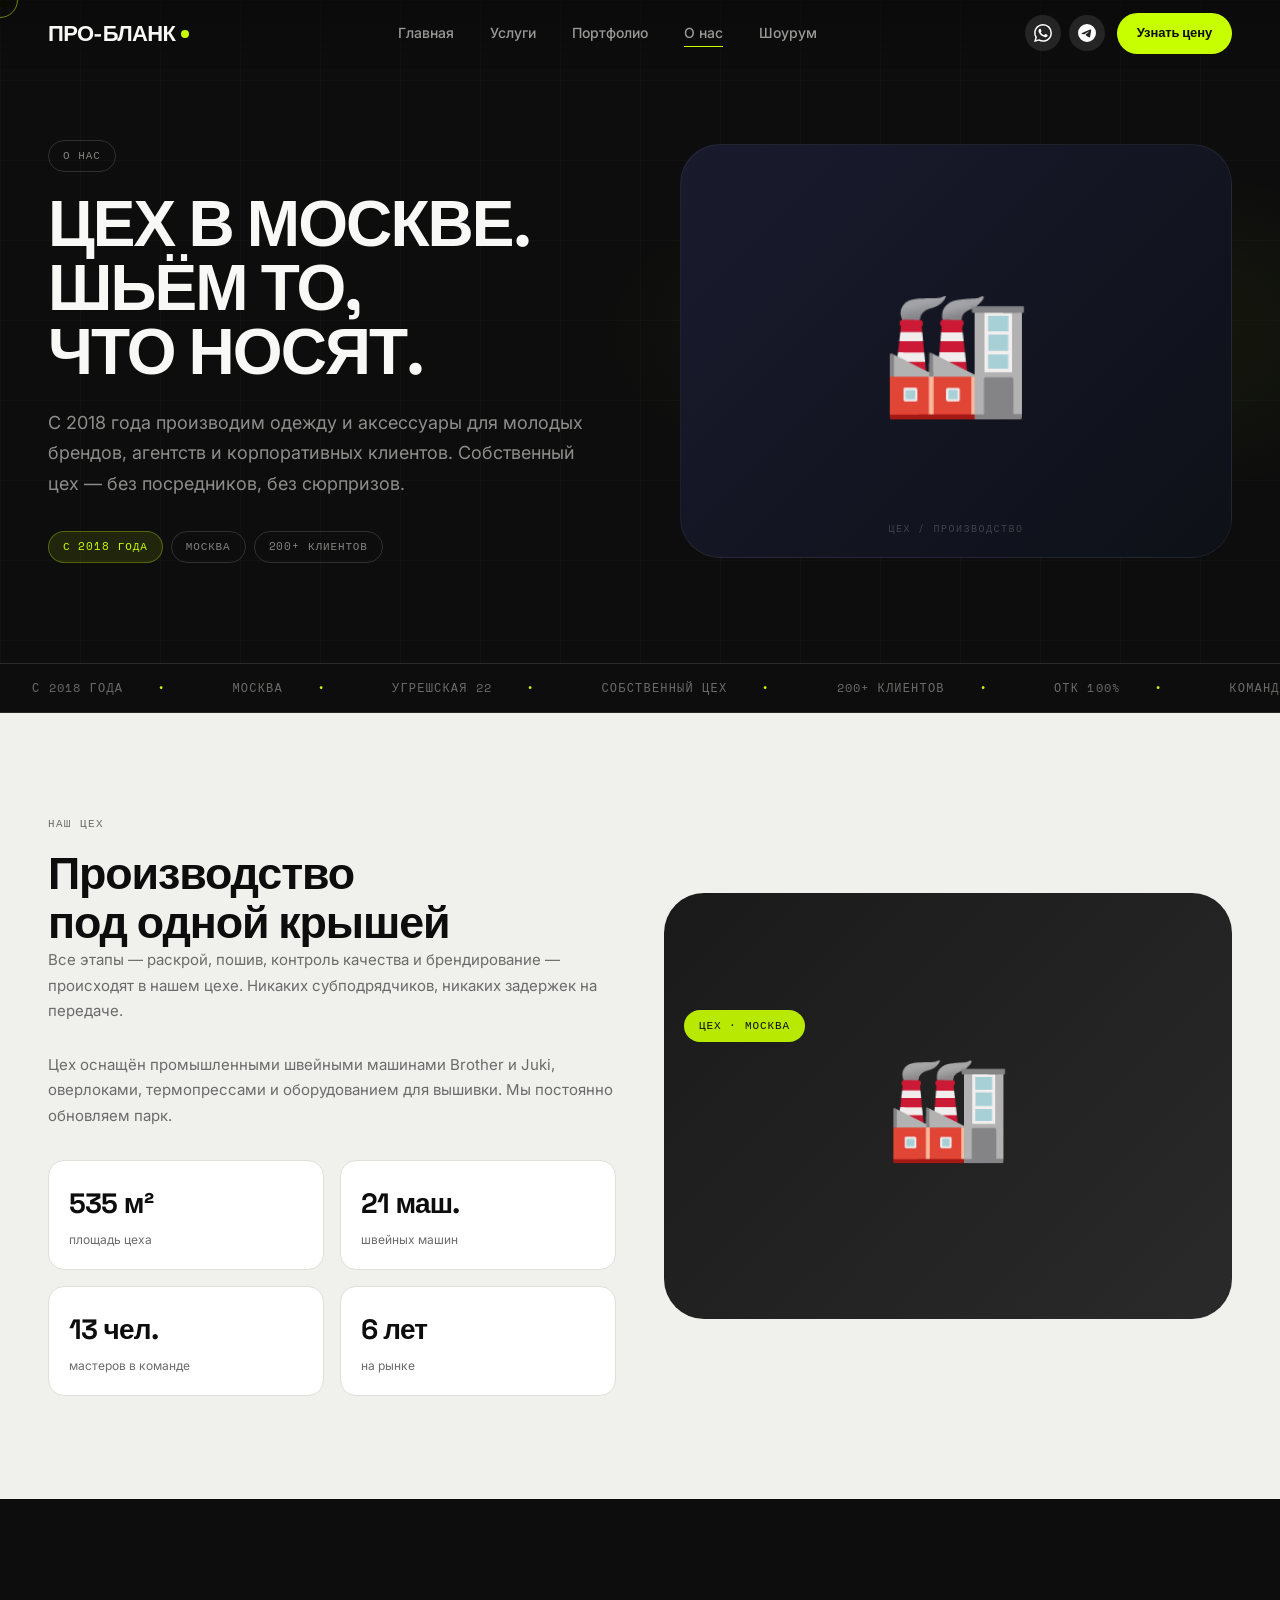
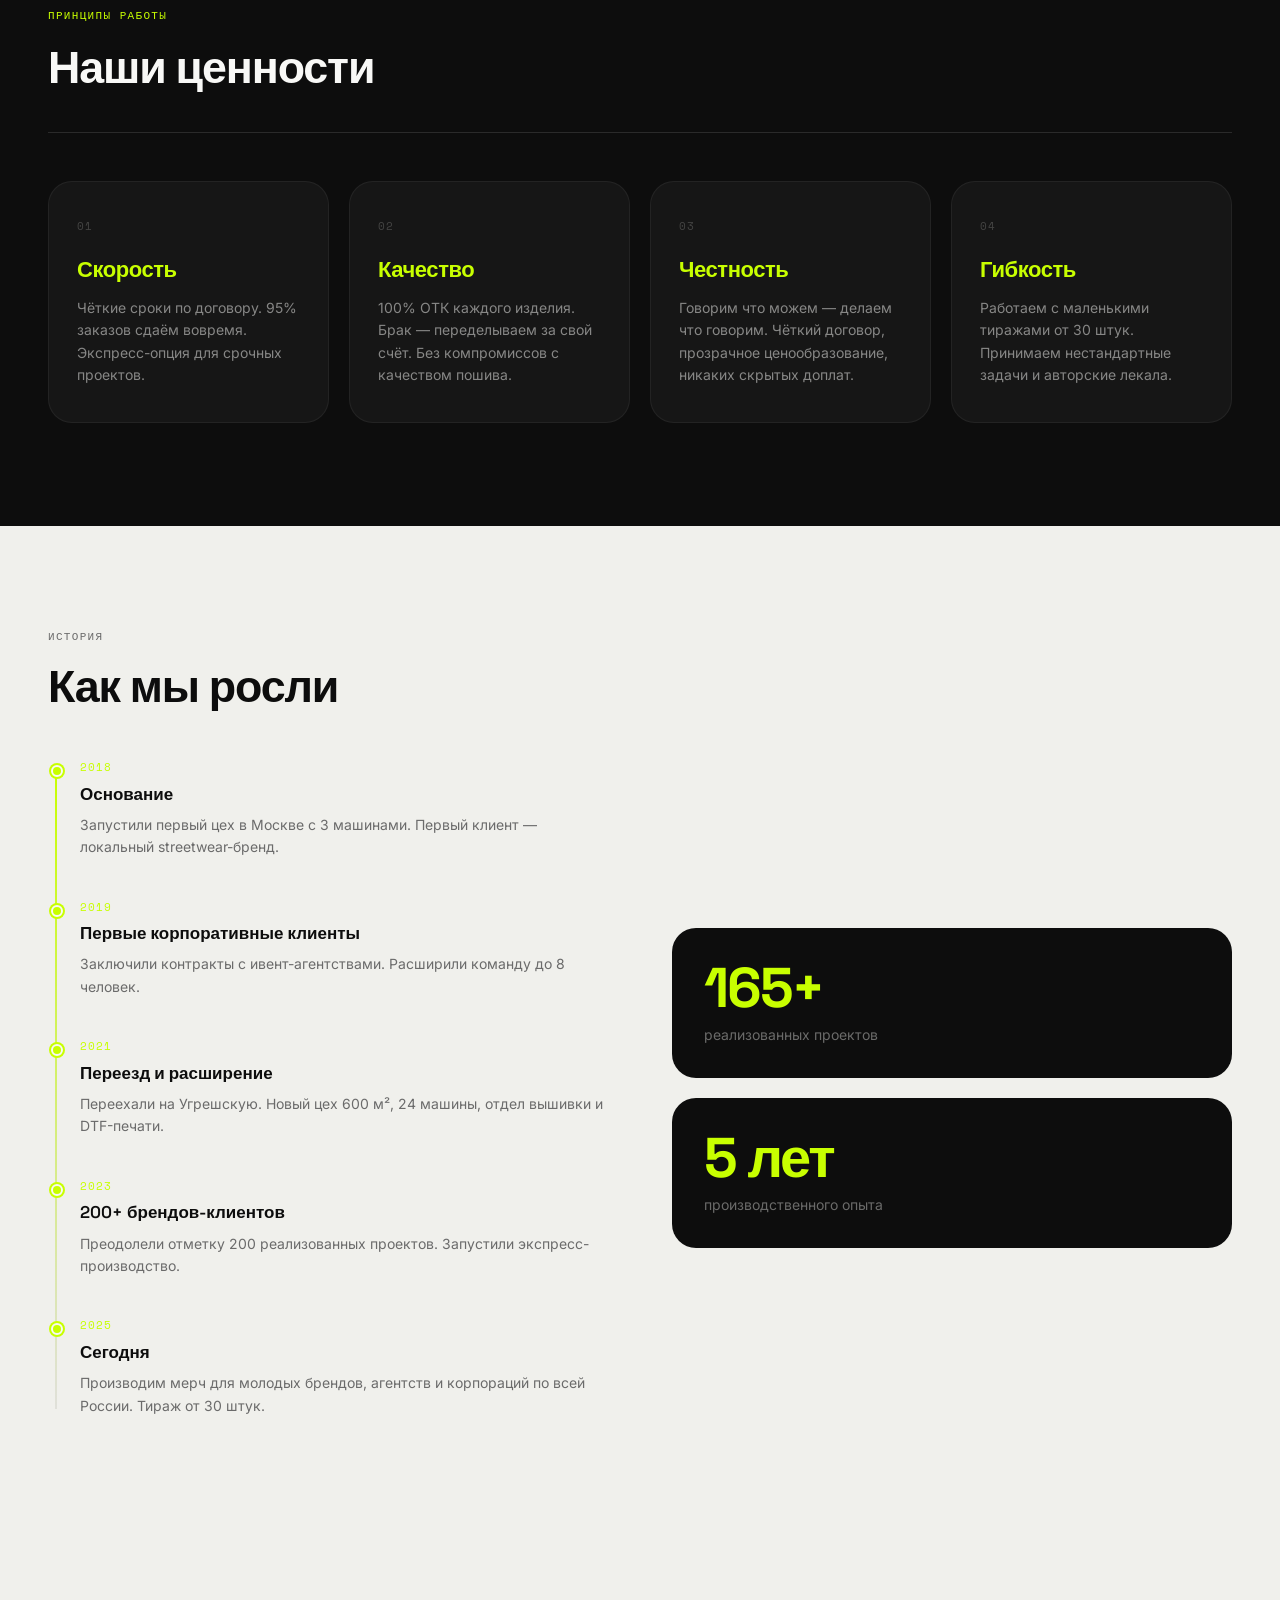
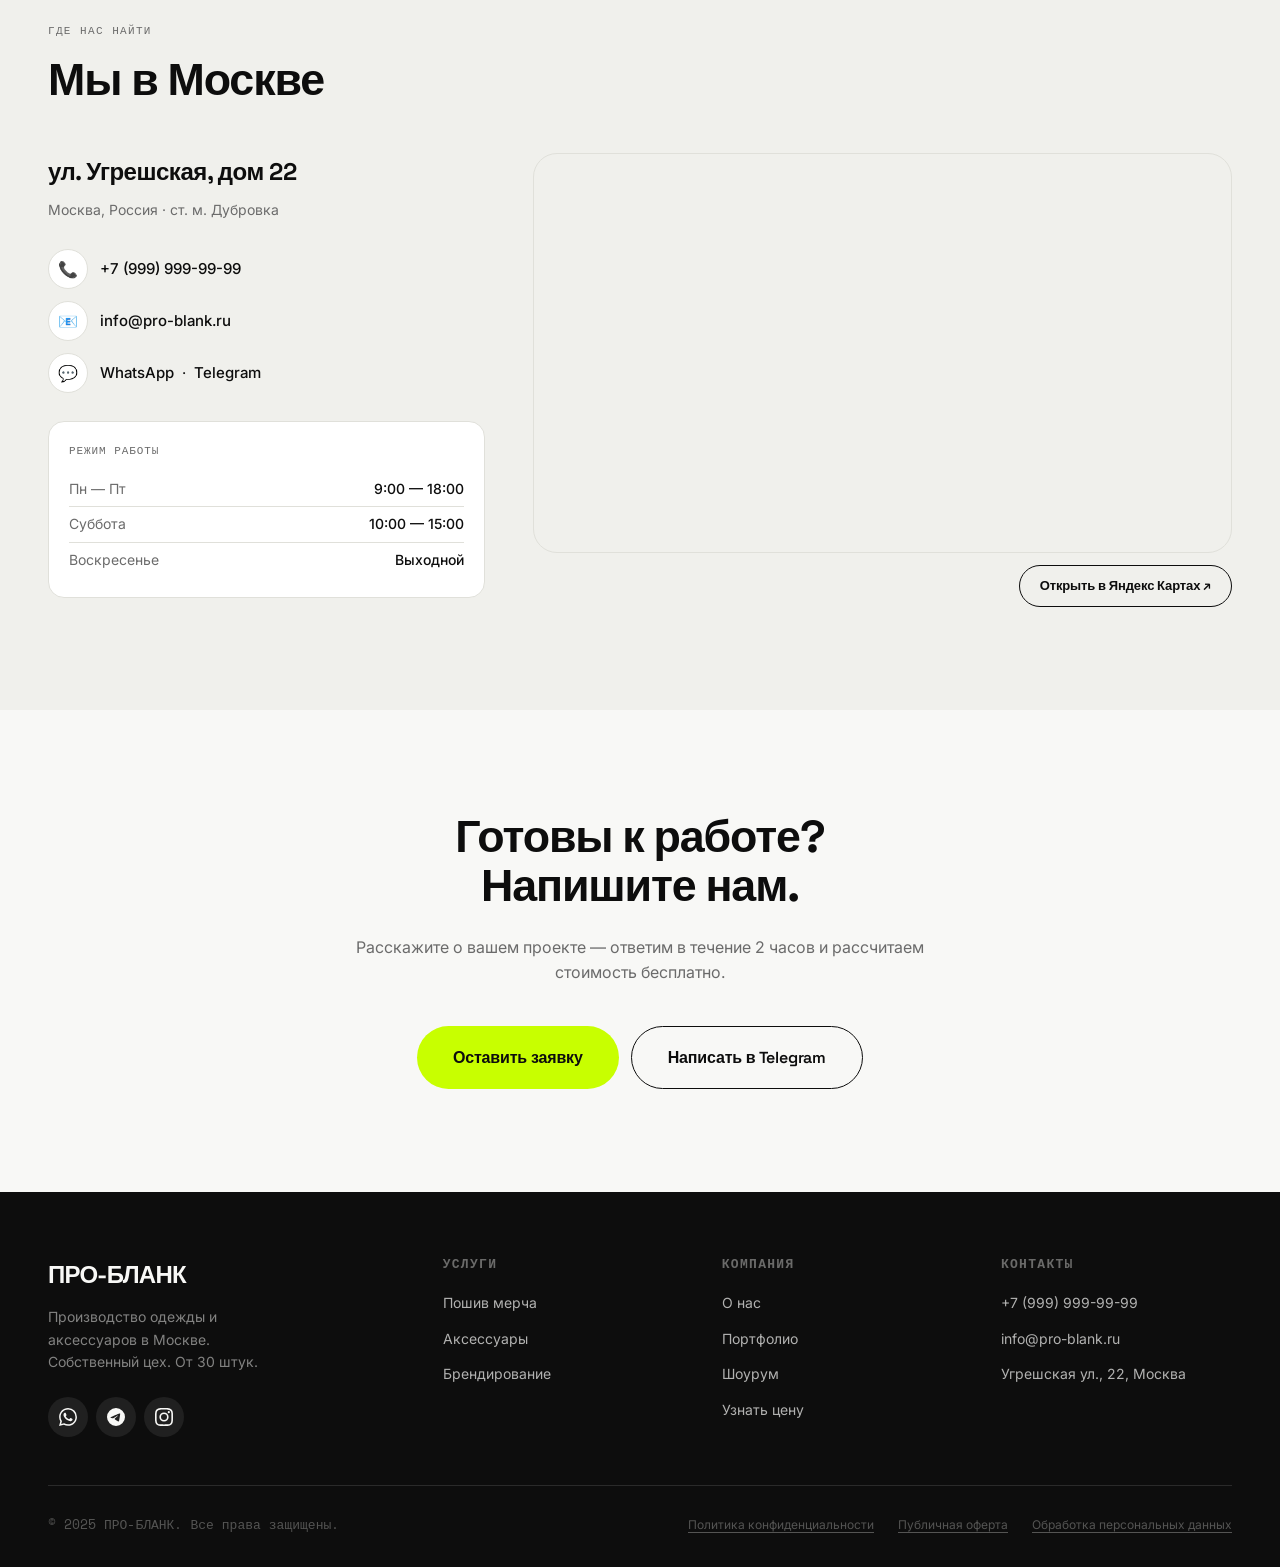
==== about.html @ d88e643a "Initial commit: PRO-BLANK static website B2B apparel manufacturing website (Moscow). Pages: index, s" ====
<!DOCTYPE html>
<html lang="ru">
<head>
  <meta charset="UTF-8" />
  <meta name="viewport" content="width=device-width, initial-scale=1.0" />
  <title>О нас — ПРО-БЛАНК | Собственный цех в Москве</title>
  <meta name="description" content="Собственный производственный цех в Москве, ул. Угрешская, 22. История, оборудование, ценности. Работаем с 2018 года." />
  <link rel="preconnect" href="https://fonts.googleapis.com">
  <link rel="preconnect" href="https://fonts.gstatic.com" crossorigin>
  <link rel="stylesheet" href="https://fonts.googleapis.com/css2?family=Space+Grotesk:wght@400;500;600;700&family=Inter:wght@400;500;600&family=Space+Mono:wght@400;700&display=swap">
  <link rel="stylesheet" href="css/style.css" />
  <style>
    /* ---- ABOUT PAGE ---- */
    .about-intro {
      background: var(--bg-dark);
      padding: 140px 0 100px;
      position: relative;
      overflow: hidden;
    }
    .about-intro::before {
      content: '';
      position: absolute;
      inset: 0;
      background:
        radial-gradient(ellipse 60% 50% at 80% 50%, rgba(200,255,0,0.07) 0%, transparent 55%),
        linear-gradient(rgba(248,248,246,0.02) 1px, transparent 1px),
        linear-gradient(90deg, rgba(248,248,246,0.02) 1px, transparent 1px);
      background-size: cover, 80px 80px, 80px 80px;
    }
    .about-intro__inner {
      position: relative;
      z-index: 1;
      display: grid;
      grid-template-columns: 1fr 1fr;
      gap: 80px;
      align-items: center;
    }
    .about-intro__title { color: var(--text-inv); margin-bottom: 24px; }
    .about-intro__desc {
      font-size: 18px;
      color: rgba(248,248,246,0.55);
      line-height: 1.7;
      margin-bottom: 32px;
    }
    .about-intro__visual {
      background: linear-gradient(135deg, #1a1a2e 0%, #0d1117 100%);
      border-radius: var(--r-xl);
      aspect-ratio: 4/3;
      display: flex;
      align-items: center;
      justify-content: center;
      font-size: 120px;
      border: 1px solid rgba(255,255,255,0.06);
      overflow: hidden;
      position: relative;
    }
    .about-intro__visual::after {
      content: 'ЦЕХ / ПРОИЗВОДСТВО';
      position: absolute;
      bottom: 20px;
      left: 0; right: 0;
      text-align: center;
      font-family: var(--font-mono);
      font-size: 10px;
      letter-spacing: 0.15em;
      color: rgba(248,248,246,0.2);
      text-transform: uppercase;
    }
    .about-intro__badges {
      display: flex;
      gap: 8px;
      flex-wrap: wrap;
    }

    /* TIMELINE */
    .timeline {
      position: relative;
      padding-left: 32px;
    }
    .timeline::before {
      content: '';
      position: absolute;
      left: 7px; top: 8px; bottom: 8px;
      width: 2px;
      background: linear-gradient(to bottom, var(--accent), var(--border));
    }
    .timeline-item {
      position: relative;
      margin-bottom: 40px;
    }
    .timeline-item:last-child { margin-bottom: 0; }
    .timeline-item::before {
      content: '';
      position: absolute;
      left: -29px; top: 6px;
      width: 12px; height: 12px;
      border-radius: 50%;
      background: var(--accent);
      border: 2px solid var(--bg);
      box-shadow: 0 0 0 2px var(--accent);
    }
    .timeline-item__year {
      font-family: var(--font-mono);
      font-size: 11px;
      letter-spacing: 0.1em;
      color: var(--accent);
      text-transform: uppercase;
      margin-bottom: 4px;
    }
    .timeline-item__title {
      font-family: var(--font-display);
      font-size: 17px;
      font-weight: 600;
      margin-bottom: 6px;
    }
    .timeline-item__desc { font-size: 14px; color: var(--text-muted); line-height: 1.6; }

    /* WORKSHOP */
    .workshop-section { background: var(--card-bg); }
    .workshop-grid {
      display: grid;
      grid-template-columns: 1fr 1fr;
      gap: 48px;
      align-items: center;
    }
    .workshop-visual {
      border-radius: var(--r-xl);
      overflow: hidden;
      background: linear-gradient(135deg, #1a1a1a, #2a2a2a);
      aspect-ratio: 4/3;
      display: flex;
      align-items: center;
      justify-content: center;
      font-size: 100px;
      position: relative;
    }
    .workshop-visual .label-badge {
      position: absolute;
      top: 20px; left: 20px;
    }
    .workshop-specs {
      display: grid;
      grid-template-columns: 1fr 1fr;
      gap: 16px;
      margin-top: 32px;
    }
    .spec-item {
      padding: 20px;
      background: white;
      border-radius: var(--r-md);
      border: 1px solid var(--border);
    }
    .spec-item__val {
      font-family: var(--font-display);
      font-size: 28px;
      font-weight: 700;
      color: var(--text);
      letter-spacing: -0.03em;
      margin-bottom: 4px;
    }
    .spec-item__lbl { font-size: 12px; color: var(--text-muted); }

    /* VALUES */
    .values-section { background: var(--bg-dark); }
    .values-grid {
      display: grid;
      grid-template-columns: repeat(4, 1fr);
      gap: 20px;
    }
    .value-card {
      padding: 36px 28px;
      border-radius: var(--r-lg);
      background: rgba(255,255,255,0.04);
      border: 1px solid rgba(255,255,255,0.06);
      transition: background var(--transition), border-color var(--transition);
    }
    .value-card:hover {
      background: rgba(200,255,0,0.06);
      border-color: rgba(200,255,0,0.2);
    }
    .value-card__num {
      font-family: var(--font-mono);
      font-size: 11px;
      letter-spacing: 0.1em;
      color: rgba(248,248,246,0.2);
      margin-bottom: 16px;
    }
    .value-card__title {
      font-family: var(--font-display);
      font-size: 22px;
      font-weight: 700;
      color: var(--accent);
      margin-bottom: 10px;
      letter-spacing: -0.02em;
    }
    .value-card__desc { font-size: 14px; color: rgba(248,248,246,0.5); line-height: 1.6; }

    /* MAP SECTION */
    .map-section { background: var(--card-bg); }
    .map-grid {
      display: grid;
      grid-template-columns: 1fr 1.6fr;
      gap: 48px;
      align-items: start;
    }
    .map-info__address {
      font-family: var(--font-display);
      font-size: 24px;
      font-weight: 700;
      letter-spacing: -0.02em;
      margin-bottom: 8px;
    }
    .map-info__city {
      font-size: 14px;
      color: var(--text-muted);
      margin-bottom: 28px;
    }
    .map-contacts { display: flex; flex-direction: column; gap: 12px; margin-bottom: 28px; }
    .map-contact-item {
      display: flex;
      align-items: center;
      gap: 12px;
      font-size: 15px;
    }
    .map-contact-item__icon {
      width: 40px; height: 40px;
      border-radius: 50%;
      background: white;
      border: 1px solid var(--border);
      display: flex; align-items: center; justify-content: center;
      font-size: 16px;
      flex-shrink: 0;
    }
    .map-contact-item a { font-weight: 500; color: var(--text); transition: color var(--transition-fast); }
    .map-contact-item a:hover { color: var(--accent); }
    .map-hours {
      padding: 20px;
      background: white;
      border-radius: var(--r-md);
      border: 1px solid var(--border);
    }
    .map-hours__title {
      font-family: var(--font-mono);
      font-size: 11px;
      letter-spacing: 0.08em;
      text-transform: uppercase;
      color: var(--text-muted);
      margin-bottom: 12px;
    }
    .map-hours__row {
      display: flex;
      justify-content: space-between;
      font-size: 14px;
      padding: 6px 0;
      border-bottom: 1px solid var(--border);
    }
    .map-hours__row:last-child { border-bottom: none; }
    .map-hours__day { color: var(--text-muted); }
    .map-hours__time { font-weight: 500; }

    @media (max-width: 900px) {
      .about-intro__inner { grid-template-columns: 1fr; gap: 40px; }
      .workshop-grid { grid-template-columns: 1fr; }
      .values-grid { grid-template-columns: 1fr 1fr; }
      .map-grid { grid-template-columns: 1fr; }
    }
    @media (max-width: 600px) {
      .values-grid { grid-template-columns: 1fr; }
      .workshop-specs { grid-template-columns: 1fr 1fr; }
    }
  </style>
</head>
<body>

<!-- HEADER -->
<header class="header dark" id="header">
  <a href="index.html" class="header__logo">ПРО-БЛАНК<span class="accent-dot"></span></a>
  <nav class="header__nav">
    <a href="index.html">Главная</a>
    <a href="services.html">Услуги</a>
    <a href="portfolio.html">Портфолио</a>
    <a href="about.html" class="active">О нас</a>
    <a href="showroom.html">Шоурум</a>
  </nav>
  <div class="header__actions">
    <div class="header__messenger">
      <a href="https://wa.me/79999999999" target="_blank" aria-label="WhatsApp">
        <svg width="18" height="18" viewBox="0 0 24 24" fill="currentColor"><path d="M17.472 14.382c-.297-.149-1.758-.867-2.03-.967-.273-.099-.471-.148-.67.15-.197.297-.767.966-.94 1.164-.173.199-.347.223-.644.075-.297-.15-1.255-.463-2.39-1.475-.883-.788-1.48-1.761-1.653-2.059-.173-.297-.018-.458.13-.606.134-.133.298-.347.446-.52.149-.174.198-.298.298-.497.099-.198.05-.371-.025-.52-.075-.149-.669-1.612-.916-2.207-.242-.579-.487-.5-.669-.51-.173-.008-.371-.01-.57-.01-.198 0-.52.074-.792.372-.272.297-1.04 1.016-1.04 2.479 0 1.462 1.065 2.875 1.213 3.074.149.198 2.096 3.2 5.077 4.487.709.306 1.262.489 1.694.625.712.227 1.36.195 1.871.118.571-.085 1.758-.719 2.006-1.413.248-.694.248-1.289.173-1.413-.074-.124-.272-.198-.57-.347m-5.421 7.403h-.004a9.87 9.87 0 01-5.031-1.378l-.361-.214-3.741.982.998-3.648-.235-.374a9.86 9.86 0 01-1.51-5.26c.001-5.45 4.436-9.884 9.888-9.884 2.64 0 5.122 1.03 6.988 2.898a9.825 9.825 0 012.893 6.994c-.003 5.45-4.437 9.884-9.885 9.884m8.413-18.297A11.815 11.815 0 0012.05 0C5.495 0 .16 5.335.157 11.892c0 2.096.547 4.142 1.588 5.945L.057 24l6.305-1.654a11.882 11.882 0 005.683 1.448h.005c6.554 0 11.89-5.335 11.893-11.893a11.821 11.821 0 00-3.48-8.413z"/></svg>
      </a>
      <a href="https://t.me/problank_official" target="_blank" aria-label="Telegram">
        <svg width="18" height="18" viewBox="0 0 24 24" fill="currentColor"><path d="M11.944 0A12 12 0 0 0 0 12a12 12 0 0 0 12 12 12 12 0 0 0 12-12A12 12 0 0 0 12 0a12 12 0 0 0-.056 0zm4.962 7.224c.1-.002.321.023.465.14a.506.506 0 0 1 .171.325c.016.093.036.306.02.472-.18 1.898-.962 6.502-1.36 8.627-.168.9-.499 1.201-.82 1.23-.696.065-1.225-.46-1.9-.902-1.056-.693-1.653-1.124-2.678-1.8-1.185-.78-.417-1.21.258-1.91.177-.184 3.247-2.977 3.307-3.23.007-.032.014-.15-.056-.212s-.174-.041-.249-.024c-.106.024-1.793 1.14-5.061 3.345-.48.33-.913.49-1.302.48-.428-.008-1.252-.241-1.865-.44-.752-.245-1.349-.374-1.297-.789.027-.216.325-.437.893-.663 3.498-1.524 5.83-2.529 6.998-3.014 3.332-1.386 4.025-1.627 4.476-1.635z"/></svg>
      </a>
    </div>
    <a href="index.html#cta" class="btn btn-primary btn-sm">Узнать цену</a>
  </div>
  <button class="header__burger" aria-label="Меню"><span></span><span></span><span></span></button>
</header>
<nav class="mobile-menu">
  <button class="mobile-menu__close">✕</button>
  <a href="index.html">Главная</a>
  <a href="services.html">Услуги</a>
  <a href="portfolio.html">Портфолио</a>
  <a href="about.html">О нас</a>
  <a href="showroom.html">Шоурум</a>
  <a href="index.html#cta">Узнать цену</a>
</nav>

<!-- ABOUT INTRO -->
<section class="about-intro">
  <div class="container">
    <div class="about-intro__inner">
      <div class="reveal">
        <div style="margin-bottom:20px;">
          <span class="tag" style="border-color:rgba(248,248,246,0.15);color:rgba(248,248,246,0.5);">О нас</span>
        </div>
        <h1 class="display-lg about-intro__title">Цех в Москве.<br>Шьём то,<br>что носят.</h1>
        <p class="about-intro__desc">
          С 2018 года производим одежду и аксессуары для молодых брендов, агентств и корпоративных клиентов. Собственный цех — без посредников, без сюрпризов.
        </p>
        <div class="about-intro__badges">
          <span class="tag" style="background:rgba(200,255,0,0.1);border-color:rgba(200,255,0,0.3);color:var(--accent);">С 2018 года</span>
          <span class="tag" style="border-color:rgba(248,248,246,0.15);color:rgba(248,248,246,0.5);">Москва</span>
          <span class="tag" style="border-color:rgba(248,248,246,0.15);color:rgba(248,248,246,0.5);">200+ клиентов</span>
        </div>
      </div>
      <div class="about-intro__visual reveal reveal-delay-2">
        🏭
      </div>
    </div>
  </div>
</section>

<!-- TICKER -->
<div class="ticker dark">
  <div class="ticker-track">
    <span class="ticker-item">С 2018 ГОДА</span>
    <span class="ticker-item">МОСКВА</span>
    <span class="ticker-item">УГРЕШСКАЯ 22</span>
    <span class="ticker-item">СОБСТВЕННЫЙ ЦЕХ</span>
    <span class="ticker-item">200+ КЛИЕНТОВ</span>
    <span class="ticker-item">ОТК 100%</span>
    <span class="ticker-item">КОМАНДА ПРОФЕССИОНАЛОВ</span>
  </div>
</div>

<!-- WORKSHOP SECTION -->
<section class="section workshop-section">
  <div class="container">
    <div class="workshop-grid">
      <div class="reveal">
        <span class="label mb-16" style="display:block;">Наш цех</span>
        <h2 class="display-md mb-20">Производство<br>под одной крышей</h2>
        <p style="font-size:15px;color:var(--text-muted);line-height:1.7;margin-bottom:28px;">
          Все этапы — раскрой, пошив, контроль качества и брендирование — происходят в нашем цехе. Никаких субподрядчиков, никаких задержек на передаче.
        </p>
        <p style="font-size:15px;color:var(--text-muted);line-height:1.7;">
          Цех оснащён промышленными швейными машинами Brother и Juki, оверлоками, термопрессами и оборудованием для вышивки. Мы постоянно обновляем парк.
        </p>
        <div class="workshop-specs">
          <div class="spec-item">
            <div class="spec-item__val" data-counter data-target="600" data-suffix=" м²">600 м²</div>
            <div class="spec-item__lbl">площадь цеха</div>
          </div>
          <div class="spec-item">
            <div class="spec-item__val" data-counter data-target="24" data-suffix=" маш.">24 маш.</div>
            <div class="spec-item__lbl">швейных машин</div>
          </div>
          <div class="spec-item">
            <div class="spec-item__val" data-counter data-target="15" data-suffix=" чел.">15 чел.</div>
            <div class="spec-item__lbl">мастеров в команде</div>
          </div>
          <div class="spec-item">
            <div class="spec-item__val" data-counter data-target="7" data-suffix=" лет">7 лет</div>
            <div class="spec-item__lbl">на рынке</div>
          </div>
        </div>
      </div>
      <div class="workshop-visual reveal reveal-delay-2">
        <div class="label-badge"><span class="tag" style="background:rgba(200,255,0,0.9);border-color:transparent;color:#0d0d0d;">Цех · Москва</span></div>
        🏭
      </div>
    </div>
  </div>
</section>

<!-- VALUES -->
<section class="section values-section">
  <div class="container">
    <div class="section-header reveal" style="border-bottom:1px solid var(--border-dark);padding-bottom:40px;margin-bottom:48px;">
      <div class="section-header__left">
        <span class="label-accent">Принципы работы</span>
        <h2 class="display-md mt-16 text-inv">Наши ценности</h2>
      </div>
    </div>
    <div class="values-grid">
      <div class="value-card reveal reveal-delay-1">
        <div class="value-card__num">01</div>
        <div class="value-card__title">Скорость</div>
        <div class="value-card__desc">Чёткие сроки по договору. 95% заказов сдаём вовремя. Экспресс-опция для срочных проектов.</div>
      </div>
      <div class="value-card reveal reveal-delay-2">
        <div class="value-card__num">02</div>
        <div class="value-card__title">Качество</div>
        <div class="value-card__desc">100% ОТК каждого изделия. Брак — переделываем за свой счёт. Без компромиссов с качеством пошива.</div>
      </div>
      <div class="value-card reveal reveal-delay-3">
        <div class="value-card__num">03</div>
        <div class="value-card__title">Честность</div>
        <div class="value-card__desc">Говорим что можем — делаем что говорим. Чёткий договор, прозрачное ценообразование, никаких скрытых доплат.</div>
      </div>
      <div class="value-card reveal reveal-delay-1">
        <div class="value-card__num">04</div>
        <div class="value-card__title">Гибкость</div>
        <div class="value-card__desc">Работаем с маленькими тиражами от 30 штук. Принимаем нестандартные задачи и авторские лекала.</div>
      </div>
    </div>
  </div>
</section>

<!-- HISTORY TIMELINE -->
<section class="section" style="background:var(--card-bg);">
  <div class="container">
    <div class="section-header reveal">
      <div class="section-header__left">
        <span class="label">История</span>
        <h2 class="display-md mt-16">Как мы росли</h2>
      </div>
    </div>
    <div class="grid-2" style="gap:64px;">
      <div class="timeline reveal">
        <div class="timeline-item">
          <div class="timeline-item__year">2018</div>
          <div class="timeline-item__title">Основание</div>
          <div class="timeline-item__desc">Запустили первый цех в Москве с 3 машинами. Первый клиент — локальный streetwear-бренд.</div>
        </div>
        <div class="timeline-item">
          <div class="timeline-item__year">2019</div>
          <div class="timeline-item__title">Первые корпоративные клиенты</div>
          <div class="timeline-item__desc">Заключили контракты с ивент-агентствами. Расширили команду до 8 человек.</div>
        </div>
        <div class="timeline-item">
          <div class="timeline-item__year">2021</div>
          <div class="timeline-item__title">Переезд и расширение</div>
          <div class="timeline-item__desc">Переехали на Угрешскую. Новый цех 600 м², 24 машины, отдел вышивки и DTF-печати.</div>
        </div>
        <div class="timeline-item">
          <div class="timeline-item__year">2023</div>
          <div class="timeline-item__title">200+ брендов-клиентов</div>
          <div class="timeline-item__desc">Преодолели отметку 200 реализованных проектов. Запустили экспресс-производство.</div>
        </div>
        <div class="timeline-item">
          <div class="timeline-item__year">2025</div>
          <div class="timeline-item__title">Сегодня</div>
          <div class="timeline-item__desc">Производим мерч для молодых брендов, агентств и корпораций по всей России. Тираж от 30 штук.</div>
        </div>
      </div>
      <div class="reveal reveal-delay-2" style="display:flex;flex-direction:column;justify-content:center;gap:20px;">
        <div style="background:var(--bg-dark);border-radius:var(--r-lg);padding:32px;">
          <div class="stat-number mb-8" style="font-size:56px;color:var(--accent);" data-counter data-target="200" data-suffix="+">200+</div>
          <div class="stat-label" style="color:rgba(248,248,246,0.4);">реализованных проектов</div>
        </div>
        <div style="background:var(--bg-dark);border-radius:var(--r-lg);padding:32px;">
          <div class="stat-number mb-8" style="font-size:56px;color:var(--accent);" data-counter data-target="7" data-suffix=" лет">7 лет</div>
          <div class="stat-label" style="color:rgba(248,248,246,0.4);">производственного опыта</div>
        </div>
      </div>
    </div>
  </div>
</section>

<!-- MAP SECTION -->
<section class="section map-section" id="map">
  <div class="container">
    <div class="section-header reveal">
      <div class="section-header__left">
        <span class="label">Где нас найти</span>
        <h2 class="display-md mt-16">Мы в Москве</h2>
      </div>
    </div>
    <div class="map-grid">
      <div class="reveal">
        <div class="map-info__address">ул. Угрешская, дом 22</div>
        <div class="map-info__city">Москва, Россия · ст. м. Дубровка</div>
        <div class="map-contacts">
          <div class="map-contact-item">
            <div class="map-contact-item__icon">📞</div>
            <div><a href="tel:+79999999999">+7 (999) 999-99-99</a></div>
          </div>
          <div class="map-contact-item">
            <div class="map-contact-item__icon">📧</div>
            <div><a href="mailto:info@pro-blank.ru">info@pro-blank.ru</a></div>
          </div>
          <div class="map-contact-item">
            <div class="map-contact-item__icon">💬</div>
            <div>
              <a href="https://wa.me/79999999999" target="_blank">WhatsApp</a>
              &nbsp;·&nbsp;
              <a href="https://t.me/problank_official" target="_blank">Telegram</a>
            </div>
          </div>
        </div>
        <div class="map-hours">
          <div class="map-hours__title">Режим работы</div>
          <div class="map-hours__row">
            <span class="map-hours__day">Пн — Пт</span>
            <span class="map-hours__time">9:00 — 18:00</span>
          </div>
          <div class="map-hours__row">
            <span class="map-hours__day">Суббота</span>
            <span class="map-hours__time">10:00 — 15:00</span>
          </div>
          <div class="map-hours__row">
            <span class="map-hours__day">Воскресенье</span>
            <span class="map-hours__time">Выходной</span>
          </div>
        </div>
      </div>
      <div class="reveal reveal-delay-2">
        <div class="map-wrapper">
          <iframe
            src="https://yandex.ru/map-widget/v1/?ll=37.672%2C55.725&z=16&text=%D0%9C%D0%BE%D1%81%D0%BA%D0%B2%D0%B0%2C%20%D1%83%D0%BB.%20%D0%A3%D0%B3%D1%80%D0%B5%D1%88%D1%81%D0%BA%D0%B0%D1%8F%2C%2022&pt=37.672%2C55.725%2Corg"
            title="ПРО-БЛАНК на карте"
            loading="lazy"
            allowfullscreen
          ></iframe>
        </div>
        <div style="margin-top:12px;text-align:right;">
          <a href="https://yandex.ru/maps/?text=Москва+ул.+Угрешская+22" target="_blank" rel="noopener" class="btn btn-outline btn-sm">
            Открыть в Яндекс Картах ↗
          </a>
        </div>
      </div>
    </div>
  </div>
</section>

<!-- CTA -->
<section class="section">
  <div class="container text-center">
    <div class="reveal" style="max-width:600px;margin:0 auto;">
      <h2 class="display-md mb-24">Готовы к работе?<br>Напишите нам.</h2>
      <p style="font-size:16px;color:var(--text-muted);margin-bottom:40px;line-height:1.6;">
        Расскажите о вашем проекте — ответим в течение 2 часов и рассчитаем стоимость бесплатно.
      </p>
      <div style="display:flex;gap:12px;justify-content:center;flex-wrap:wrap;">
        <a href="index.html#cta" class="btn btn-primary btn-lg">Оставить заявку</a>
        <a href="https://t.me/problank_official" target="_blank" class="btn btn-outline btn-lg">Написать в Telegram</a>
      </div>
    </div>
  </div>
</section>

<!-- FOOTER -->
<footer class="footer">
  <div class="container">
    <div class="footer__grid">
      <div>
        <div class="footer__logo">ПРО-БЛАНК<span class="accent-dot"></span></div>
        <p class="footer__tagline">Производство одежды и аксессуаров в Москве. Собственный цех. От 30 штук.</p>
        <div class="footer__messengers">
          <a href="https://wa.me/79999999999" target="_blank" aria-label="WhatsApp">
            <svg width="18" height="18" viewBox="0 0 24 24" fill="currentColor"><path d="M17.472 14.382c-.297-.149-1.758-.867-2.03-.967-.273-.099-.471-.148-.67.15-.197.297-.767.966-.94 1.164-.173.199-.347.223-.644.075-.297-.15-1.255-.463-2.39-1.475-.883-.788-1.48-1.761-1.653-2.059-.173-.297-.018-.458.13-.606.134-.133.298-.347.446-.52.149-.174.198-.298.298-.497.099-.198.05-.371-.025-.52-.075-.149-.669-1.612-.916-2.207-.242-.579-.487-.5-.669-.51-.173-.008-.371-.01-.57-.01-.198 0-.52.074-.792.372-.272.297-1.04 1.016-1.04 2.479 0 1.462 1.065 2.875 1.213 3.074.149.198 2.096 3.2 5.077 4.487.709.306 1.262.489 1.694.625.712.227 1.36.195 1.871.118.571-.085 1.758-.719 2.006-1.413.248-.694.248-1.289.173-1.413-.074-.124-.272-.198-.57-.347m-5.421 7.403h-.004a9.87 9.87 0 01-5.031-1.378l-.361-.214-3.741.982.998-3.648-.235-.374a9.86 9.86 0 01-1.51-5.26c.001-5.45 4.436-9.884 9.888-9.884 2.64 0 5.122 1.03 6.988 2.898a9.825 9.825 0 012.893 6.994c-.003 5.45-4.437 9.884-9.885 9.884m8.413-18.297A11.815 11.815 0 0012.05 0C5.495 0 .16 5.335.157 11.892c0 2.096.547 4.142 1.588 5.945L.057 24l6.305-1.654a11.882 11.882 0 005.683 1.448h.005c6.554 0 11.89-5.335 11.893-11.893a11.821 11.821 0 00-3.48-8.413z"/></svg>
          </a>
          <a href="https://t.me/problank_official" target="_blank" aria-label="Telegram">
            <svg width="18" height="18" viewBox="0 0 24 24" fill="currentColor"><path d="M11.944 0A12 12 0 0 0 0 12a12 12 0 0 0 12 12 12 12 0 0 0 12-12A12 12 0 0 0 12 0a12 12 0 0 0-.056 0zm4.962 7.224c.1-.002.321.023.465.14a.506.506 0 0 1 .171.325c.016.093.036.306.02.472-.18 1.898-.962 6.502-1.36 8.627-.168.9-.499 1.201-.82 1.23-.696.065-1.225-.46-1.9-.902-1.056-.693-1.653-1.124-2.678-1.8-1.185-.78-.417-1.21.258-1.91.177-.184 3.247-2.977 3.307-3.23.007-.032.014-.15-.056-.212s-.174-.041-.249-.024c-.106.024-1.793 1.14-5.061 3.345-.48.33-.913.49-1.302.48-.428-.008-1.252-.241-1.865-.44-.752-.245-1.349-.374-1.297-.789.027-.216.325-.437.893-.663 3.498-1.524 5.83-2.529 6.998-3.014 3.332-1.386 4.025-1.627 4.476-1.635z"/></svg>
          </a>
          <a href="https://www.instagram.com/problank_official" target="_blank" rel="noopener" aria-label="Instagram" title="Instagram">
            <svg width="18" height="18" viewBox="0 0 24 24" fill="currentColor"><path d="M12 2.163c3.204 0 3.584.012 4.85.07 3.252.148 4.771 1.691 4.919 4.919.058 1.265.069 1.645.069 4.849 0 3.205-.012 3.584-.069 4.849-.149 3.225-1.664 4.771-4.919 4.919-1.266.058-1.644.07-4.85.07-3.204 0-3.584-.012-4.849-.07-3.26-.149-4.771-1.699-4.919-4.92-.058-1.265-.07-1.644-.07-4.849 0-3.204.013-3.583.07-4.849.149-3.227 1.664-4.771 4.919-4.919 1.266-.057 1.645-.069 4.849-.069zm0-2.163c-3.259 0-3.667.014-4.947.072-4.358.2-6.78 2.618-6.98 6.98-.059 1.281-.073 1.689-.073 4.948 0 3.259.014 3.668.072 4.948.2 4.358 2.618 6.78 6.98 6.98 1.281.058 1.689.072 4.948.072 3.259 0 3.668-.014 4.948-.072 4.354-.2 6.782-2.618 6.979-6.98.059-1.28.073-1.689.073-4.948 0-3.259-.014-3.667-.072-4.947-.196-4.354-2.617-6.78-6.979-6.98-1.281-.059-1.69-.073-4.949-.073zm0 5.838a6.162 6.162 0 1 0 0 12.324 6.162 6.162 0 0 0 0-12.324zM12 16a4 4 0 1 1 0-8 4 4 0 0 1 0 8zm6.406-11.845a1.44 1.44 0 1 0 0 2.881 1.44 1.44 0 0 0 0-2.881z"/></svg>
          </a>
        </div>
      </div>
      <div class="footer__col">
        <h4>Услуги</h4>
        <ul>
          <li><a href="services.html">Пошив мерча</a></li>
          <li><a href="services.html">Аксессуары</a></li>
          <li><a href="services.html">Брендирование</a></li>
        </ul>
      </div>
      <div class="footer__col">
        <h4>Компания</h4>
        <ul>
          <li><a href="about.html">О нас</a></li>
          <li><a href="portfolio.html">Портфолио</a></li>
          <li><a href="showroom.html">Шоурум</a></li>
          <li><a href="index.html#cta">Узнать цену</a></li>
        </ul>
      </div>
      <div class="footer__col">
        <h4>Контакты</h4>
        <ul>
          <li><a href="tel:+79999999999">+7 (999) 999-99-99</a></li>
          <li><a href="mailto:info@pro-blank.ru">info@pro-blank.ru</a></li>
          <li><a href="#map">Угрешская ул., 22, Москва</a></li>
        </ul>
      </div>
    </div>
    <div class="footer__bottom">
      <span class="footer__copy">© 2025 ПРО-БЛАНК. Все права защищены.</span>
      <div class="footer__policies">
        <a href="privacy.html">Политика конфиденциальности</a>
        <a href="offer.html">Публичная оферта</a>
        <a href="personal-data.html">Обработка персональных данных</a>
      </div>
    </div>
  </div>
</footer>

<script src="js/main.js" defer></script>
</body>
</html>
---- css/style.css ----
/* ============================================
   ПРО-БЛАНК — Global Stylesheet
   Y2K Modern B2B Manufacturing
   ============================================ */

/* Google Fonts loaded via <link> in HTML head for non-blocking delivery */

/* ---- TOKENS ---- */
:root {
  --bg:         #F8F8F6;
  --bg-dark:    #0D0D0D;
  --text:       #0D0D0D;
  --text-muted: #6B6B6B;
  --text-inv:   #F8F8F6;
  --accent:     #C8FF00;
  --accent-dim: #a8d900;
  --chrome:     #C4C4D0;
  --card-bg:    #F0F0EC;
  --border:     #E0E0DA;
  --border-dark:#2A2A2A;

  --font-display: 'Space Grotesk', sans-serif;
  --font-body:    'Inter', sans-serif;
  --font-mono:    'Space Mono', monospace;

  --r-sm:  8px;
  --r-md:  16px;
  --r-lg:  24px;
  --r-xl:  40px;

  --transition: 0.4s cubic-bezier(0.25, 0.46, 0.45, 0.94);
  --transition-fast: 0.2s ease;

  --max-w: 1320px;
  --gutter: clamp(16px, 4vw, 48px);
}

/* ---- RESET ---- */
*, *::before, *::after { box-sizing: border-box; margin: 0; padding: 0; }
html { scroll-behavior: smooth; font-size: 16px; }
body {
  font-family: var(--font-body);
  background: var(--bg);
  color: var(--text);
  line-height: 1.6;
  overflow-x: hidden;
  -webkit-font-smoothing: antialiased;
}
img { display: block; max-width: 100%; }
a { color: inherit; text-decoration: none; }
button { cursor: pointer; border: none; background: none; font: inherit; }
ul, ol { list-style: none; }
input, textarea, select { font: inherit; }

/* ---- TYPOGRAPHY ---- */
h1, h2, h3, h4, h5 {
  font-family: var(--font-display);
  font-weight: 700;
  line-height: 1.1;
  letter-spacing: -0.02em;
}
.display-xl {
  font-size: clamp(52px, 8vw, 120px);
  font-weight: 700;
  line-height: 0.95;
  letter-spacing: -0.04em;
  text-transform: uppercase;
}
.display-lg {
  font-size: clamp(36px, 5vw, 72px);
  font-weight: 700;
  line-height: 1.0;
  letter-spacing: -0.03em;
  text-transform: uppercase;
}
.display-md {
  font-size: clamp(28px, 3.5vw, 48px);
  font-weight: 700;
  letter-spacing: -0.025em;
}
.label {
  font-family: var(--font-mono);
  font-size: 11px;
  letter-spacing: 0.12em;
  text-transform: uppercase;
  color: var(--text-muted);
}
.label-accent {
  font-family: var(--font-mono);
  font-size: 11px;
  letter-spacing: 0.12em;
  text-transform: uppercase;
  color: var(--accent);
}

/* ---- LAYOUT ---- */
.container {
  max-width: var(--max-w);
  margin: 0 auto;
  padding: 0 var(--gutter);
}
.section { padding: clamp(64px, 8vw, 120px) 0; }
.section-sm { padding: clamp(40px, 5vw, 80px) 0; }

/* ---- HEADER ---- */
.header {
  position: fixed;
  top: 0; left: 0; right: 0;
  z-index: 1000;
  padding: 0 var(--gutter);
  height: 68px;
  display: flex;
  align-items: center;
  justify-content: space-between;
  transition: background var(--transition), border-color var(--transition);
  border-bottom: 1px solid transparent;
  will-change: transform;
}
.header.scrolled {
  background: rgba(248, 248, 246, 0.95);
  backdrop-filter: blur(12px);
  -webkit-backdrop-filter: blur(12px);
  border-bottom-color: var(--border);
}
.header.dark {
  /* Gradient ensures logo/nav are always readable on dark hero sections */
  background: linear-gradient(180deg, rgba(10,10,10,0.65) 0%, transparent 100%);
}
.header.dark.scrolled {
  background: rgba(13, 13, 13, 0.95);
  border-bottom-color: var(--border-dark);
}
.header__logo {
  font-family: var(--font-display);
  font-weight: 700;
  font-size: 22px;
  letter-spacing: -0.03em;
  color: var(--text);
  display: flex;
  align-items: center;
  gap: 6px;
}
.header__logo .accent-dot {
  width: 8px; height: 8px;
  background: var(--accent);
  border-radius: 50%;
  display: inline-block;
  flex-shrink: 0;
}
.header.dark .header__logo { color: var(--text-inv); }
.header__nav {
  display: flex;
  align-items: center;
  gap: 36px;
}
.header__nav a {
  font-size: 14px;
  font-weight: 500;
  color: var(--text-muted);
  transition: color var(--transition-fast);
  position: relative;
}
.header__nav a::after {
  content: '';
  position: absolute;
  bottom: -2px; left: 0;
  width: 100%; height: 1px;
  background: var(--accent);
  transform: scaleX(0);
  transform-origin: left;
  transition: transform var(--transition-fast);
}
.header__nav a:hover { color: var(--text); }
.header__nav a:hover::after { transform: scaleX(1); }
.header__nav a.active::after { transform: scaleX(1); }
.header__nav a.active { color: var(--text); }
.header.dark .header__nav a { color: rgba(248,248,246,0.6); }
.header.dark .header__nav a:hover { color: var(--text-inv); }
.header__actions {
  display: flex;
  align-items: center;
  gap: 12px;
}
.header__messenger {
  display: flex;
  align-items: center;
  gap: 8px;
}
.header__messenger a {
  width: 36px; height: 36px;
  border-radius: 50%;
  display: flex;
  align-items: center;
  justify-content: center;
  background: var(--card-bg);
  transition: background var(--transition-fast), transform var(--transition-fast);
  font-size: 16px;
}
.header__messenger a:hover {
  background: var(--accent);
  transform: scale(1.1);
}
.header.dark .header__messenger a {
  background: rgba(255,255,255,0.1);
  color: white;
}
.header.dark .header__messenger a:hover {
  background: var(--accent);
  color: var(--bg-dark);
}

/* Mobile menu */
.header__burger {
  display: none;
  flex-direction: column;
  gap: 5px;
  cursor: pointer;
  padding: 6px;
}
.header__burger span {
  display: block;
  width: 24px; height: 2px;
  background: var(--text);
  border-radius: 2px;
  transition: all var(--transition-fast);
}
.header.dark .header__burger span { background: var(--text-inv); }
.mobile-menu {
  position: fixed;
  top: 0; left: 0; right: 0; bottom: 0;
  background: var(--bg-dark);
  z-index: 999;
  display: flex;
  flex-direction: column;
  padding: 100px var(--gutter) 40px;
  transform: translateX(100%);
  transition: transform 0.5s cubic-bezier(0.77, 0, 0.175, 1);
}
.mobile-menu.open { transform: translateX(0); }
.mobile-menu a {
  font-family: var(--font-display);
  font-size: clamp(32px, 6vw, 48px);
  font-weight: 700;
  color: var(--text-inv);
  padding: 12px 0;
  border-bottom: 1px solid var(--border-dark);
  letter-spacing: -0.02em;
  transition: color var(--transition-fast), transform var(--transition-fast);
}
.mobile-menu a:hover {
  color: var(--accent);
  transform: translateX(12px);
}
.mobile-menu__close {
  position: absolute;
  top: 20px; right: var(--gutter);
  width: 44px; height: 44px;
  display: flex; align-items: center; justify-content: center;
  color: var(--text-inv);
  font-size: 24px;
}
.mobile-menu__contacts {
  margin-top: auto;
  display: flex;
  gap: 16px;
}
.mobile-menu__contacts a {
  font-family: var(--font-body);
  font-size: 14px;
  border: none;
  padding: 0;
  color: var(--text-muted);
}

/* ---- BUTTONS ---- */
.btn {
  display: inline-flex;
  align-items: center;
  gap: 8px;
  padding: 14px 28px;
  border-radius: 100px;
  font-family: var(--font-display);
  font-weight: 600;
  font-size: 14px;
  letter-spacing: -0.01em;
  transition: all var(--transition-fast);
  cursor: pointer;
  white-space: nowrap;
}
.btn-primary {
  background: var(--accent);
  color: var(--bg-dark);
}
.btn-primary:hover {
  background: var(--bg-dark);
  color: var(--accent);
  transform: translateY(-2px);
  box-shadow: 0 8px 24px rgba(0,0,0,0.15);
}
.btn-dark {
  background: var(--bg-dark);
  color: var(--text-inv);
}
.btn-dark:hover {
  background: var(--accent);
  color: var(--bg-dark);
  transform: translateY(-2px);
}
.btn-outline {
  background: transparent;
  color: var(--text);
  border: 1.5px solid var(--text);
}
.btn-outline:hover {
  background: var(--text);
  color: var(--bg);
  transform: translateY(-2px);
}
.btn-outline-inv {
  background: transparent;
  color: var(--text-inv);
  border: 1.5px solid rgba(248,248,246,0.3);
}
.btn-outline-inv:hover {
  background: var(--accent);
  color: var(--bg-dark);
  border-color: var(--accent);
}
.btn-lg { padding: 18px 36px; font-size: 16px; }
.btn-sm { padding: 10px 20px; font-size: 13px; }
.btn svg, .btn .arrow {
  transition: transform var(--transition-fast);
  width: 16px; height: 16px;
}
.btn:hover svg, .btn:hover .arrow { transform: translate(3px, -3px); }

/* ---- TICKER / MARQUEE ---- */
.ticker {
  overflow: hidden;
  border-top: 1px solid var(--border);
  border-bottom: 1px solid var(--border);
  padding: 14px 0;
  background: var(--bg);
}
.ticker.dark {
  border-color: var(--border-dark);
  background: var(--bg-dark);
}
.ticker-track {
  display: flex;
  gap: 0;
  animation: ticker-scroll 28s linear infinite;
  width: max-content;
}
.ticker-track:hover { animation-play-state: paused; }
.ticker-item {
  font-family: var(--font-mono);
  font-size: 12px;
  letter-spacing: 0.1em;
  text-transform: uppercase;
  color: var(--text-muted);
  padding: 0 32px;
  white-space: nowrap;
  display: flex;
  align-items: center;
  gap: 32px;
}
.ticker-item::after {
  content: '·';
  color: var(--accent);
  font-size: 20px;
  line-height: 1;
}
.ticker.dark .ticker-item { color: rgba(248,248,246,0.4); }
@keyframes ticker-scroll {
  from { transform: translateX(0); }
  to { transform: translateX(-50%); }
}

/* ---- TAG ---- */
.tag {
  display: inline-flex;
  align-items: center;
  gap: 6px;
  padding: 6px 14px;
  border-radius: 100px;
  font-family: var(--font-mono);
  font-size: 11px;
  letter-spacing: 0.08em;
  text-transform: uppercase;
  border: 1px solid var(--border);
  color: var(--text-muted);
}
.tag.accent {
  background: var(--accent);
  color: var(--bg-dark);
  border-color: var(--accent);
}
.tag.dark {
  background: var(--bg-dark);
  color: var(--text-inv);
  border-color: var(--bg-dark);
}

/* ---- CARDS ---- */
.card {
  background: var(--card-bg);
  border-radius: var(--r-lg);
  overflow: hidden;
  will-change: transform;
  transition: transform var(--transition), box-shadow var(--transition-fast);
}
.card:hover {
  transform: translateY(-6px);
  box-shadow: 0 20px 60px rgba(0,0,0,0.1);
}
.card-dark {
  background: #161616;
  color: var(--text-inv);
}
.card-accent {
  background: var(--accent);
  color: var(--bg-dark);
}

/* ---- GRID HELPERS ---- */
.grid-2 { display: grid; grid-template-columns: repeat(2, 1fr); gap: 24px; }
.grid-3 { display: grid; grid-template-columns: repeat(3, 1fr); gap: 24px; }
.grid-4 { display: grid; grid-template-columns: repeat(4, 1fr); gap: 20px; }
.grid-auto { display: grid; grid-template-columns: repeat(auto-fit, minmax(280px, 1fr)); gap: 24px; }

/* ---- STATS ---- */
.stat-number {
  font-family: var(--font-display);
  font-size: clamp(40px, 5vw, 72px);
  font-weight: 700;
  letter-spacing: -0.04em;
  line-height: 1;
  color: var(--text);
}
.stat-number.accent { color: var(--accent); }
.stat-label {
  font-size: 14px;
  color: var(--text-muted);
  margin-top: 6px;
  font-weight: 400;
}

/* ---- FORM ---- */
.form-group { display: flex; flex-direction: column; gap: 8px; }
.form-label {
  font-size: 12px;
  font-weight: 500;
  letter-spacing: 0.06em;
  text-transform: uppercase;
  color: var(--text-muted);
  font-family: var(--font-mono);
}
.form-input {
  width: 100%;
  padding: 14px 18px;
  border: 1.5px solid var(--border);
  border-radius: var(--r-md);
  background: white;
  font-size: 15px;
  color: var(--text);
  transition: border-color var(--transition-fast), box-shadow var(--transition-fast);
  outline: none;
  -webkit-appearance: none;
}
.form-input:focus {
  border-color: var(--accent);
  box-shadow: 0 0 0 4px rgba(200, 255, 0, 0.15);
}
.form-input::placeholder { color: var(--chrome); }
textarea.form-input {
  resize: vertical;
  min-height: 120px;
  font-family: var(--font-body);
}
.form-grid {
  display: grid;
  grid-template-columns: 1fr 1fr;
  gap: 16px;
}
.form-consent {
  font-size: 12px;
  color: var(--text-muted);
  line-height: 1.5;
}
.form-consent a { text-decoration: underline; }

/* ---- FOOTER ---- */
.footer {
  background: var(--bg-dark);
  color: var(--text-inv);
  padding: 64px 0 32px;
}
.footer__grid {
  display: grid;
  grid-template-columns: 1.5fr 1fr 1fr 1fr;
  gap: 48px;
  padding-bottom: 48px;
  border-bottom: 1px solid var(--border-dark);
}
.footer__logo {
  font-family: var(--font-display);
  font-size: 24px;
  font-weight: 700;
  letter-spacing: -0.03em;
  margin-bottom: 12px;
  display: flex;
  align-items: center;
  gap: 6px;
}
.footer__tagline {
  font-size: 14px;
  color: rgba(248,248,246,0.5);
  line-height: 1.6;
  margin-bottom: 24px;
  max-width: 240px;
}
.footer__messengers {
  display: flex;
  gap: 8px;
}
.footer__messengers a {
  width: 40px; height: 40px;
  border-radius: 50%;
  display: flex; align-items: center; justify-content: center;
  background: rgba(255,255,255,0.08);
  font-size: 18px;
  transition: background var(--transition-fast), transform var(--transition-fast);
}
.footer__messengers a:hover {
  background: var(--accent);
  color: var(--bg-dark);
  transform: scale(1.1);
}
.footer__col h4 {
  font-size: 13px;
  font-family: var(--font-mono);
  letter-spacing: 0.1em;
  text-transform: uppercase;
  color: rgba(248,248,246,0.4);
  margin-bottom: 20px;
}
.footer__col ul { display: flex; flex-direction: column; gap: 10px; }
.footer__col ul a {
  font-size: 14px;
  color: rgba(248,248,246,0.7);
  transition: color var(--transition-fast);
}
.footer__col ul a:hover { color: var(--accent); }
.footer__bottom {
  padding-top: 28px;
  display: flex;
  align-items: center;
  justify-content: space-between;
  flex-wrap: wrap;
  gap: 16px;
}
.footer__copy {
  font-size: 13px;
  color: rgba(248,248,246,0.3);
  font-family: var(--font-mono);
}
.footer__policies {
  display: flex;
  gap: 24px;
  flex-wrap: wrap;
}
.footer__policies a {
  font-size: 12px;
  color: rgba(248,248,246,0.3);
  transition: color var(--transition-fast);
  text-decoration: underline;
  text-underline-offset: 3px;
}
.footer__policies a:hover { color: var(--accent); }

/* ---- PAGE HERO (inner pages) ---- */
.page-hero {
  padding: 140px 0 80px;
  background: var(--bg-dark);
  color: var(--text-inv);
  overflow: hidden;
  position: relative;
}
.page-hero::before {
  content: '';
  position: absolute;
  top: 0; left: 0; right: 0; bottom: 0;
  background: radial-gradient(ellipse 60% 50% at 80% 50%, rgba(200,255,0,0.08) 0%, transparent 60%);
  pointer-events: none;
}
.page-hero__label { margin-bottom: 16px; }
.page-hero__title { color: var(--text-inv); margin-bottom: 20px; }
.page-hero__sub {
  font-size: 18px;
  color: rgba(248,248,246,0.6);
  max-width: 560px;
  line-height: 1.6;
}

/* ---- SCROLL REVEAL ---- */
.reveal {
  opacity: 0;
  transform: translateY(30px);
}
.reveal.revealed {
  opacity: 1;
  transform: translateY(0);
  transition: opacity 0.7s ease, transform 0.7s ease;
}
.reveal-delay-1 { transition-delay: 0.1s !important; }
.reveal-delay-2 { transition-delay: 0.2s !important; }
.reveal-delay-3 { transition-delay: 0.3s !important; }
.reveal-delay-4 { transition-delay: 0.4s !important; }

/* ---- UTILS ---- */
.text-muted { color: var(--text-muted); }
.text-accent { color: var(--accent); }
.text-inv { color: var(--text-inv); }
.text-center { text-align: center; }
.mb-8 { margin-bottom: 8px; }
.mb-12 { margin-bottom: 12px; }
.mb-16 { margin-bottom: 16px; }
.mb-24 { margin-bottom: 24px; }
.mb-32 { margin-bottom: 32px; }
.mb-48 { margin-bottom: 48px; }
.mb-64 { margin-bottom: 64px; }
.mt-8  { margin-top: 8px; }
.mt-16 { margin-top: 16px; }
.mt-24 { margin-top: 24px; }
.mt-32 { margin-top: 32px; }
.mt-48 { margin-top: 48px; }
.gap-12 { gap: 12px; }
.gap-16 { gap: 16px; }
.flex { display: flex; }
.flex-col { flex-direction: column; }
.items-center { align-items: center; }
.justify-between { justify-content: space-between; }
.flex-wrap { flex-wrap: wrap; }
.divider {
  width: 100%;
  height: 1px;
  background: var(--border);
  margin: 40px 0;
}
.divider-dark {
  background: var(--border-dark);
}
.chrome-text {
  background: linear-gradient(135deg, #D0D0D8 0%, #FFFFFF 40%, #B0B0BC 70%, #E8E8F0 100%);
  -webkit-background-clip: text;
  -webkit-text-fill-color: transparent;
  background-clip: text;
}
.accent-underline {
  position: relative;
  display: inline-block;
}
.accent-underline::after {
  content: '';
  position: absolute;
  bottom: 4px; left: 0;
  width: 100%; height: 6px;
  background: var(--accent);
  opacity: 0.4;
  z-index: -1;
  border-radius: 2px;
}

/* ---- SECTION HEADER ---- */
.section-header {
  display: flex;
  align-items: flex-end;
  justify-content: space-between;
  margin-bottom: 48px;
  gap: 24px;
}
.section-header__left { max-width: 640px; }
.section-header .label { margin-bottom: 12px; display: block; }
.section-header__desc {
  font-size: 16px;
  color: var(--text-muted);
  margin-top: 12px;
  line-height: 1.6;
  max-width: 480px;
}

/* ---- MAP ---- */
.map-wrapper {
  border-radius: var(--r-lg);
  overflow: hidden;
  height: 400px;
  border: 1px solid var(--border);
}
.map-wrapper iframe {
  width: 100%;
  height: 100%;
  border: 0;
  display: block;
}

/* ---- PROCESS STEPS ---- */
.process-steps {
  display: grid;
  grid-template-columns: repeat(5, 1fr);
  gap: 0;
  position: relative;
}
.process-steps::before {
  content: '';
  position: absolute;
  top: 28px;
  left: 5%;
  right: 5%;
  height: 1px;
  background: linear-gradient(to right, var(--border) 0%, var(--accent) 50%, var(--border) 100%);
  z-index: 0;
}
.process-step {
  display: flex;
  flex-direction: column;
  align-items: center;
  text-align: center;
  padding: 0 16px;
  position: relative;
  z-index: 1;
}
.process-step__num {
  width: 56px; height: 56px;
  border-radius: 50%;
  background: var(--bg);
  border: 2px solid var(--border);
  display: flex; align-items: center; justify-content: center;
  font-family: var(--font-mono);
  font-size: 13px;
  font-weight: 700;
  color: var(--text-muted);
  margin-bottom: 16px;
  transition: background var(--transition), border-color var(--transition), color var(--transition);
}
.process-step:hover .process-step__num {
  background: var(--accent);
  border-color: var(--accent);
  color: var(--bg-dark);
}
.process-step__title {
  font-family: var(--font-display);
  font-size: 14px;
  font-weight: 600;
  margin-bottom: 6px;
}
.process-step__desc {
  font-size: 12px;
  color: var(--text-muted);
  line-height: 1.5;
}

/* ---- GUARANTEE BLOCK ---- */
.guarantee-item {
  display: flex;
  align-items: flex-start;
  gap: 16px;
  padding: 24px;
  border-radius: var(--r-md);
  background: var(--card-bg);
  transition: background var(--transition-fast);
}
.guarantee-item:hover { background: #E8E8E2; }
.guarantee-item__icon {
  width: 44px; height: 44px;
  border-radius: var(--r-sm);
  background: var(--accent);
  display: flex; align-items: center; justify-content: center;
  font-size: 20px;
  flex-shrink: 0;
}
.guarantee-item__title {
  font-family: var(--font-display);
  font-size: 15px;
  font-weight: 600;
  margin-bottom: 4px;
}
.guarantee-item__desc {
  font-size: 13px;
  color: var(--text-muted);
  line-height: 1.5;
}

/* ---- RESPONSIVE ---- */
@media (max-width: 1100px) {
  .footer__grid { grid-template-columns: 1fr 1fr; gap: 32px; }
  .process-steps { grid-template-columns: 1fr 1fr; gap: 24px; }
  .process-steps::before { display: none; }
}

@media (max-width: 900px) {
  .grid-3 { grid-template-columns: repeat(2, 1fr); }
  .grid-4 { grid-template-columns: repeat(2, 1fr); }
  .section-header { flex-direction: column; align-items: flex-start; }
}

@media (max-width: 768px) {
  .header__nav { display: none; }
  .header__burger { display: flex; }
  .header__messenger { display: none; }
  .grid-2 { grid-template-columns: 1fr; }
  .grid-3 { grid-template-columns: 1fr; }
  .grid-4 { grid-template-columns: 1fr 1fr; }
  .footer__grid { grid-template-columns: 1fr; gap: 24px; }
  .footer__bottom { flex-direction: column; align-items: flex-start; gap: 12px; }
  .footer__policies { flex-wrap: wrap; gap: 8px 16px; }
  .form-grid { grid-template-columns: 1fr; }
  .process-steps { grid-template-columns: 1fr; }
  /* Page hero на планшете */
  .page-hero { padding: 120px var(--gutter) 64px; }
  .page-hero__title { font-size: clamp(36px, 7vw, 72px); }
}

@media (max-width: 480px) {
  .grid-4 { grid-template-columns: 1fr; }
  .btn-lg { padding: 15px 28px; font-size: 15px; }
  /* Page hero на телефоне */
  .page-hero { padding: 100px var(--gutter) 48px; }
  /* Footer policies — столбик */
  .footer__policies { flex-direction: column; gap: 8px; }
  /* Секции — меньше отступы */
  .section { padding: clamp(48px, 6vw, 80px) 0; }
  /* Карточки процесса */
  .process-step { padding: 24px 20px; }
  /* Таблица материалов */
  .materials-table th,
  .materials-table td { padding: 10px 12px; font-size: 12px; }
}

/* ---- CURSOR CUSTOM ---- */
/* Position + scale driven entirely by JS via transform (compositor-only, no layout) */
.cursor {
  position: fixed;
  width: 8px; height: 8px;
  top: 0; left: 0;
  background: var(--accent);
  border-radius: 50%;
  pointer-events: none;
  z-index: 9999;
  will-change: transform;
  mix-blend-mode: multiply;
}
.cursor-ring {
  position: fixed;
  width: 36px; height: 36px;
  top: 0; left: 0;
  border: 1.5px solid rgba(200, 255, 0, 0.5);
  border-radius: 50%;
  pointer-events: none;
  z-index: 9998;
  will-change: transform;
  transition: border-color 0.3s ease;
}
.cursor-ring.expand {
  border-color: var(--accent);
}

@media (pointer: coarse) {
  .cursor, .cursor-ring { display: none; }
}

/* ---- PAGE TRANSITION ---- */
.page-transition {
  position: fixed;
  top: 0; left: 0; right: 0; bottom: 0;
  background: var(--bg-dark);
  z-index: 9990;
  transform: translateY(100%);
  pointer-events: none;
}

/* ---- BACK TO TOP ---- */
.back-to-top {
  position: fixed;
  bottom: 32px;
  right: var(--gutter);
  width: 48px; height: 48px;
  border-radius: 50%;
  background: var(--bg-dark);
  color: var(--text-inv);
  display: flex; align-items: center; justify-content: center;
  font-size: 20px;
  z-index: 100;
  opacity: 0;
  transform: translateY(20px);
  will-change: opacity, transform;
  transition: opacity var(--transition), transform var(--transition), background var(--transition-fast);
  pointer-events: none;
}
.back-to-top.visible {
  opacity: 1;
  transform: translateY(0);
  pointer-events: all;
}
.back-to-top:hover { background: var(--accent); color: var(--bg-dark); }

/* ---- BADGE / CHIP ---- */
.badge-new {
  display: inline-block;
  padding: 3px 10px;
  background: var(--accent);
  color: var(--bg-dark);
  font-family: var(--font-mono);
  font-size: 10px;
  font-weight: 700;
  letter-spacing: 0.1em;
  text-transform: uppercase;
  border-radius: 100px;
  vertical-align: middle;
  margin-left: 8px;
}

/* ---- EXPRESS BADGE ---- */
.express-badge {
  display: inline-flex;
  align-items: center;
  gap: 6px;
  padding: 6px 12px 6px 8px;
  background: var(--accent);
  color: var(--bg-dark);
  border-radius: 100px;
  font-family: var(--font-mono);
  font-size: 11px;
  font-weight: 700;
  letter-spacing: 0.05em;
  text-transform: uppercase;
}
.express-badge::before {
  content: '⚡';
  font-size: 12px;
}
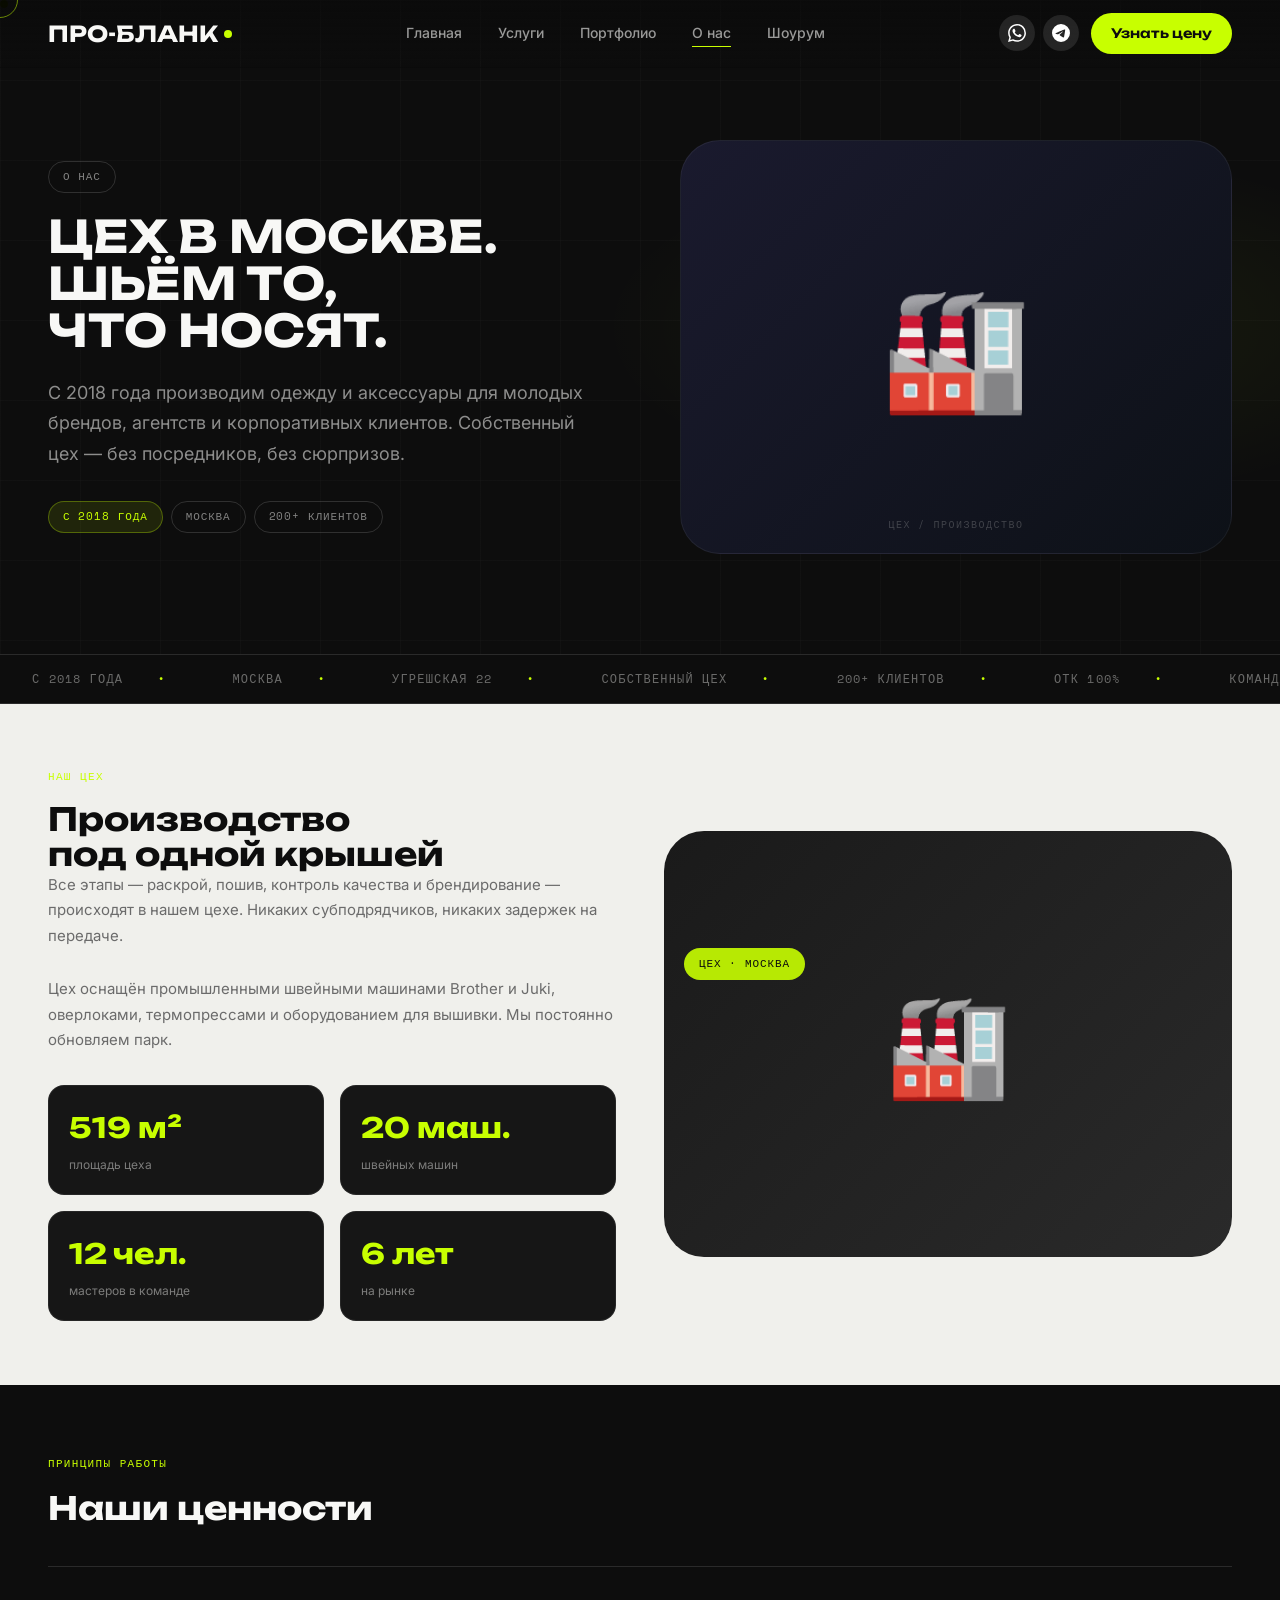
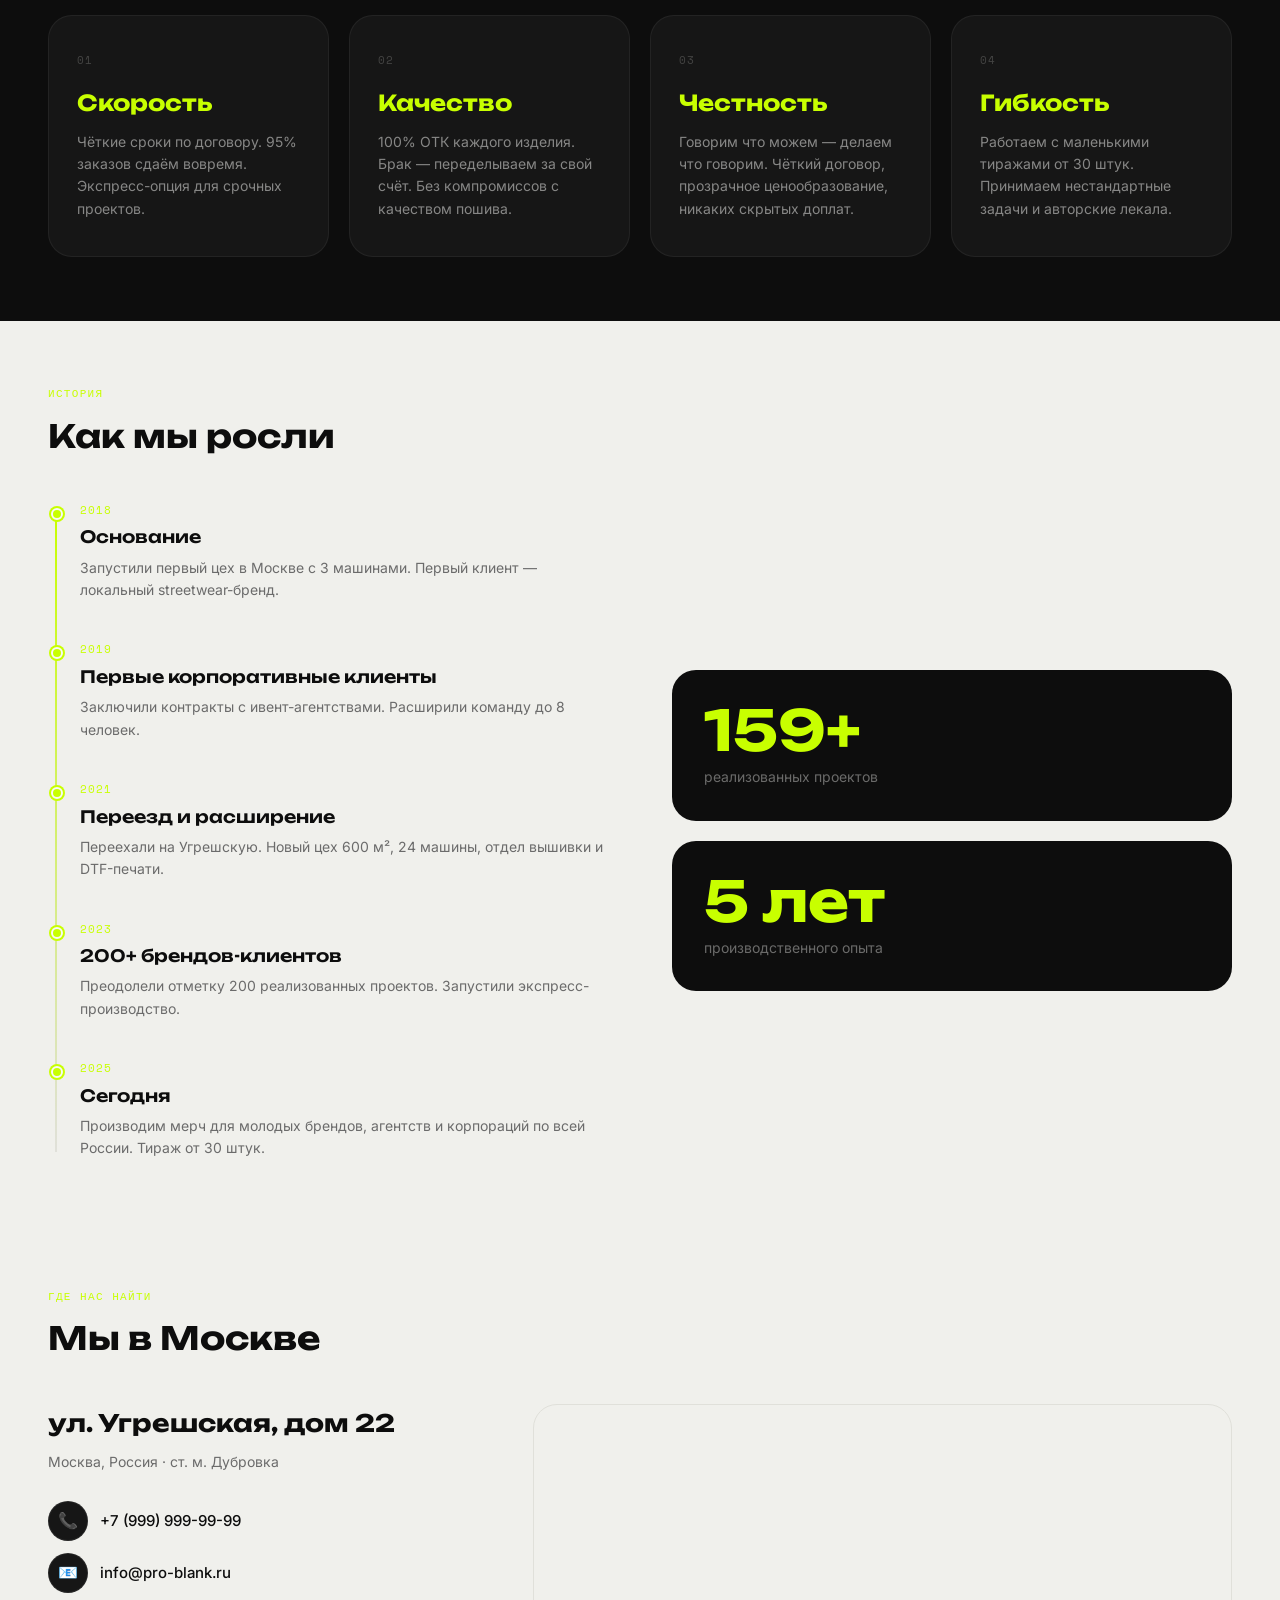
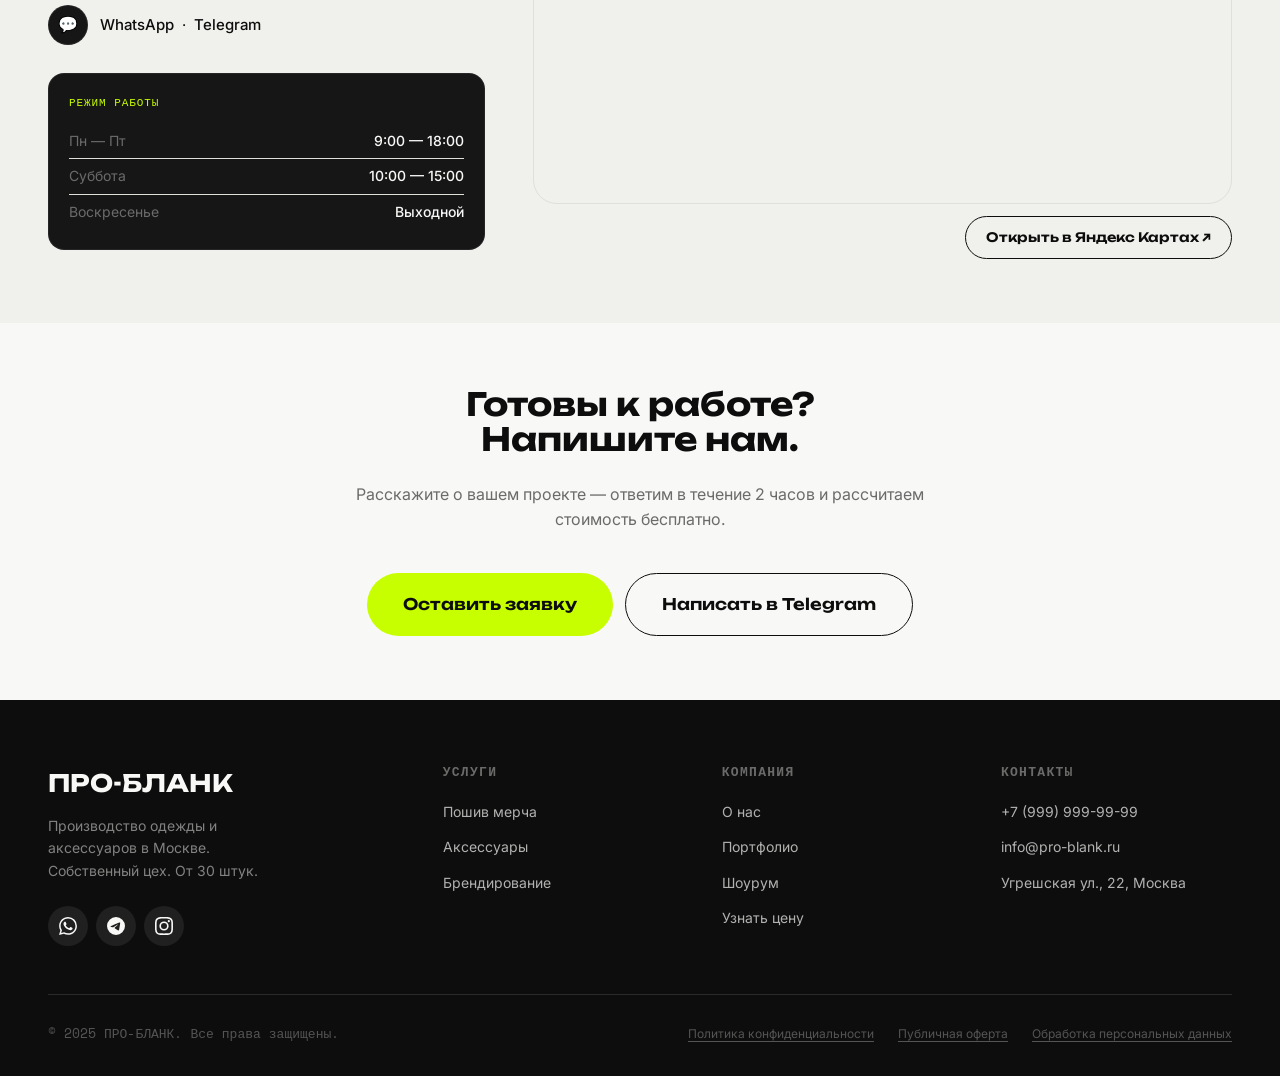
==== commit 033d7258: "Unify all info/stat blocks to dark theme across all pages - showroom.html: blank-cards → #161616 bg " ====
--- a/about.html
+++ b/about.html
@@ -7,7 +7,7 @@
   <meta name="description" content="Собственный производственный цех в Москве, ул. Угрешская, 22. История, оборудование, ценности. Работаем с 2018 года." />
   <link rel="preconnect" href="https://fonts.googleapis.com">
   <link rel="preconnect" href="https://fonts.gstatic.com" crossorigin>
-  <link rel="stylesheet" href="https://fonts.googleapis.com/css2?family=Space+Grotesk:wght@400;500;600;700&family=Inter:wght@400;500;600&family=Space+Mono:wght@400;700&display=swap">
+  <link rel="stylesheet" href="https://fonts.googleapis.com/css2?family=Unbounded:wght@400;600;700;900&family=Inter:wght@400;500;600&family=Space+Mono:wght@400;700&display=swap">
   <link rel="stylesheet" href="css/style.css" />
   <style>
     /* ---- ABOUT PAGE ---- */
@@ -146,19 +146,19 @@
     }
     .spec-item {
       padding: 20px;
-      background: white;
+      background: #161616;
       border-radius: var(--r-md);
-      border: 1px solid var(--border);
+      border: 1px solid rgba(255,255,255,0.07);
     }
     .spec-item__val {
       font-family: var(--font-display);
       font-size: 28px;
       font-weight: 700;
-      color: var(--text);
-      letter-spacing: -0.03em;
+      color: var(--accent);
+      letter-spacing: 0;
       margin-bottom: 4px;
     }
-    .spec-item__lbl { font-size: 12px; color: var(--text-muted); }
+    .spec-item__lbl { font-size: 12px; color: rgba(248,248,246,0.45); }
 
     /* VALUES */
     .values-section { background: var(--bg-dark); }
@@ -191,7 +191,7 @@
       font-weight: 700;
       color: var(--accent);
       margin-bottom: 10px;
-      letter-spacing: -0.02em;
+      letter-spacing: 0;
     }
     .value-card__desc { font-size: 14px; color: rgba(248,248,246,0.5); line-height: 1.6; }
 
@@ -207,7 +207,7 @@
       font-family: var(--font-display);
       font-size: 24px;
       font-weight: 700;
-      letter-spacing: -0.02em;
+      letter-spacing: 0;
       margin-bottom: 8px;
     }
     .map-info__city {
@@ -225,8 +225,8 @@
     .map-contact-item__icon {
       width: 40px; height: 40px;
       border-radius: 50%;
-      background: white;
-      border: 1px solid var(--border);
+      background: #161616;
+      border: 1px solid rgba(255,255,255,0.07);
       display: flex; align-items: center; justify-content: center;
       font-size: 16px;
       flex-shrink: 0;
@@ -235,16 +235,17 @@
     .map-contact-item a:hover { color: var(--accent); }
     .map-hours {
       padding: 20px;
-      background: white;
+      background: #161616;
       border-radius: var(--r-md);
-      border: 1px solid var(--border);
+      border: 1px solid rgba(255,255,255,0.07);
+      color: var(--text-inv);
     }
     .map-hours__title {
       font-family: var(--font-mono);
       font-size: 11px;
       letter-spacing: 0.08em;
       text-transform: uppercase;
-      color: var(--text-muted);
+      color: var(--accent);
       margin-bottom: 12px;
     }
     .map-hours__row {
--- a/css/style.css
+++ b/css/style.css
@@ -19,7 +19,7 @@
   --border:     #E0E0DA;
   --border-dark:#2A2A2A;
 
-  --font-display: 'Space Grotesk', sans-serif;
+  --font-display: 'Unbounded', sans-serif;
   --font-body:    'Inter', sans-serif;
   --font-mono:    'Space Mono', monospace;
 
@@ -57,33 +57,34 @@
   font-family: var(--font-display);
   font-weight: 700;
   line-height: 1.1;
-  letter-spacing: -0.02em;
+  letter-spacing: 0;
 }
 .display-xl {
-  font-size: clamp(52px, 8vw, 120px);
-  font-weight: 700;
-  line-height: 0.95;
-  letter-spacing: -0.04em;
+  /* Unbounded шире Space Grotesk — кегль уменьшен, трекинг сброшен */
+  font-size: clamp(28px, 5vw, 72px);
+  font-weight: 700;
+  line-height: 1.0;
+  letter-spacing: 0;
   text-transform: uppercase;
 }
 .display-lg {
-  font-size: clamp(36px, 5vw, 72px);
-  font-weight: 700;
-  line-height: 1.0;
-  letter-spacing: -0.03em;
+  font-size: clamp(20px, 3.5vw, 48px);
+  font-weight: 700;
+  line-height: 1.05;
+  letter-spacing: 0;
   text-transform: uppercase;
 }
 .display-md {
-  font-size: clamp(28px, 3.5vw, 48px);
-  font-weight: 700;
-  letter-spacing: -0.025em;
+  font-size: clamp(16px, 2.5vw, 32px);
+  font-weight: 700;
+  letter-spacing: 0;
 }
 .label {
   font-family: var(--font-mono);
   font-size: 11px;
   letter-spacing: 0.12em;
   text-transform: uppercase;
-  color: var(--text-muted);
+  color: var(--accent);
 }
 .label-accent {
   font-family: var(--font-mono);
@@ -99,8 +100,8 @@
   margin: 0 auto;
   padding: 0 var(--gutter);
 }
-.section { padding: clamp(64px, 8vw, 120px) 0; }
-.section-sm { padding: clamp(40px, 5vw, 80px) 0; }
+.section { padding: clamp(36px, 5vw, 64px) 0; }
+.section-sm { padding: clamp(20px, 3vw, 40px) 0; }
 
 /* ---- HEADER ---- */
 .header {
@@ -134,7 +135,7 @@
   font-family: var(--font-display);
   font-weight: 700;
   font-size: 22px;
-  letter-spacing: -0.03em;
+  letter-spacing: 0;
   color: var(--text);
   display: flex;
   align-items: center;
@@ -244,7 +245,7 @@
   color: var(--text-inv);
   padding: 12px 0;
   border-bottom: 1px solid var(--border-dark);
-  letter-spacing: -0.02em;
+  letter-spacing: 0;
   transition: color var(--transition-fast), transform var(--transition-fast);
 }
 .mobile-menu a:hover {
@@ -282,7 +283,7 @@
   font-family: var(--font-display);
   font-weight: 600;
   font-size: 14px;
-  letter-spacing: -0.01em;
+  letter-spacing: 0;
   transition: all var(--transition-fast);
   cursor: pointer;
   white-space: nowrap;
@@ -432,9 +433,9 @@
 /* ---- STATS ---- */
 .stat-number {
   font-family: var(--font-display);
-  font-size: clamp(40px, 5vw, 72px);
-  font-weight: 700;
-  letter-spacing: -0.04em;
+  font-size: clamp(28px, 3.5vw, 52px);
+  font-weight: 700;
+  letter-spacing: 0;
   line-height: 1;
   color: var(--text);
 }
@@ -507,7 +508,7 @@
   font-family: var(--font-display);
   font-size: 24px;
   font-weight: 700;
-  letter-spacing: -0.03em;
+  letter-spacing: 0;
   margin-bottom: 12px;
   display: flex;
   align-items: center;
@@ -581,7 +582,7 @@
 
 /* ---- PAGE HERO (inner pages) ---- */
 .page-hero {
-  padding: 140px 0 80px;
+  padding: 100px 0 48px;
   background: var(--bg-dark);
   color: var(--text-inv);
   overflow: hidden;
@@ -767,10 +768,11 @@
   gap: 16px;
   padding: 24px;
   border-radius: var(--r-md);
-  background: var(--card-bg);
-  transition: background var(--transition-fast);
-}
-.guarantee-item:hover { background: #E8E8E2; }
+  background: #161616;
+  border: 1px solid rgba(255,255,255,0.07);
+  transition: background var(--transition-fast), border-color var(--transition-fast);
+}
+.guarantee-item:hover { background: #1e1e1e; border-color: rgba(200,255,0,0.25); }
 .guarantee-item__icon {
   width: 44px; height: 44px;
   border-radius: var(--r-sm);
@@ -783,11 +785,12 @@
   font-family: var(--font-display);
   font-size: 15px;
   font-weight: 600;
+  color: var(--text-inv);
   margin-bottom: 4px;
 }
 .guarantee-item__desc {
   font-size: 13px;
-  color: var(--text-muted);
+  color: rgba(248,248,246,0.5);
   line-height: 1.5;
 }
 
